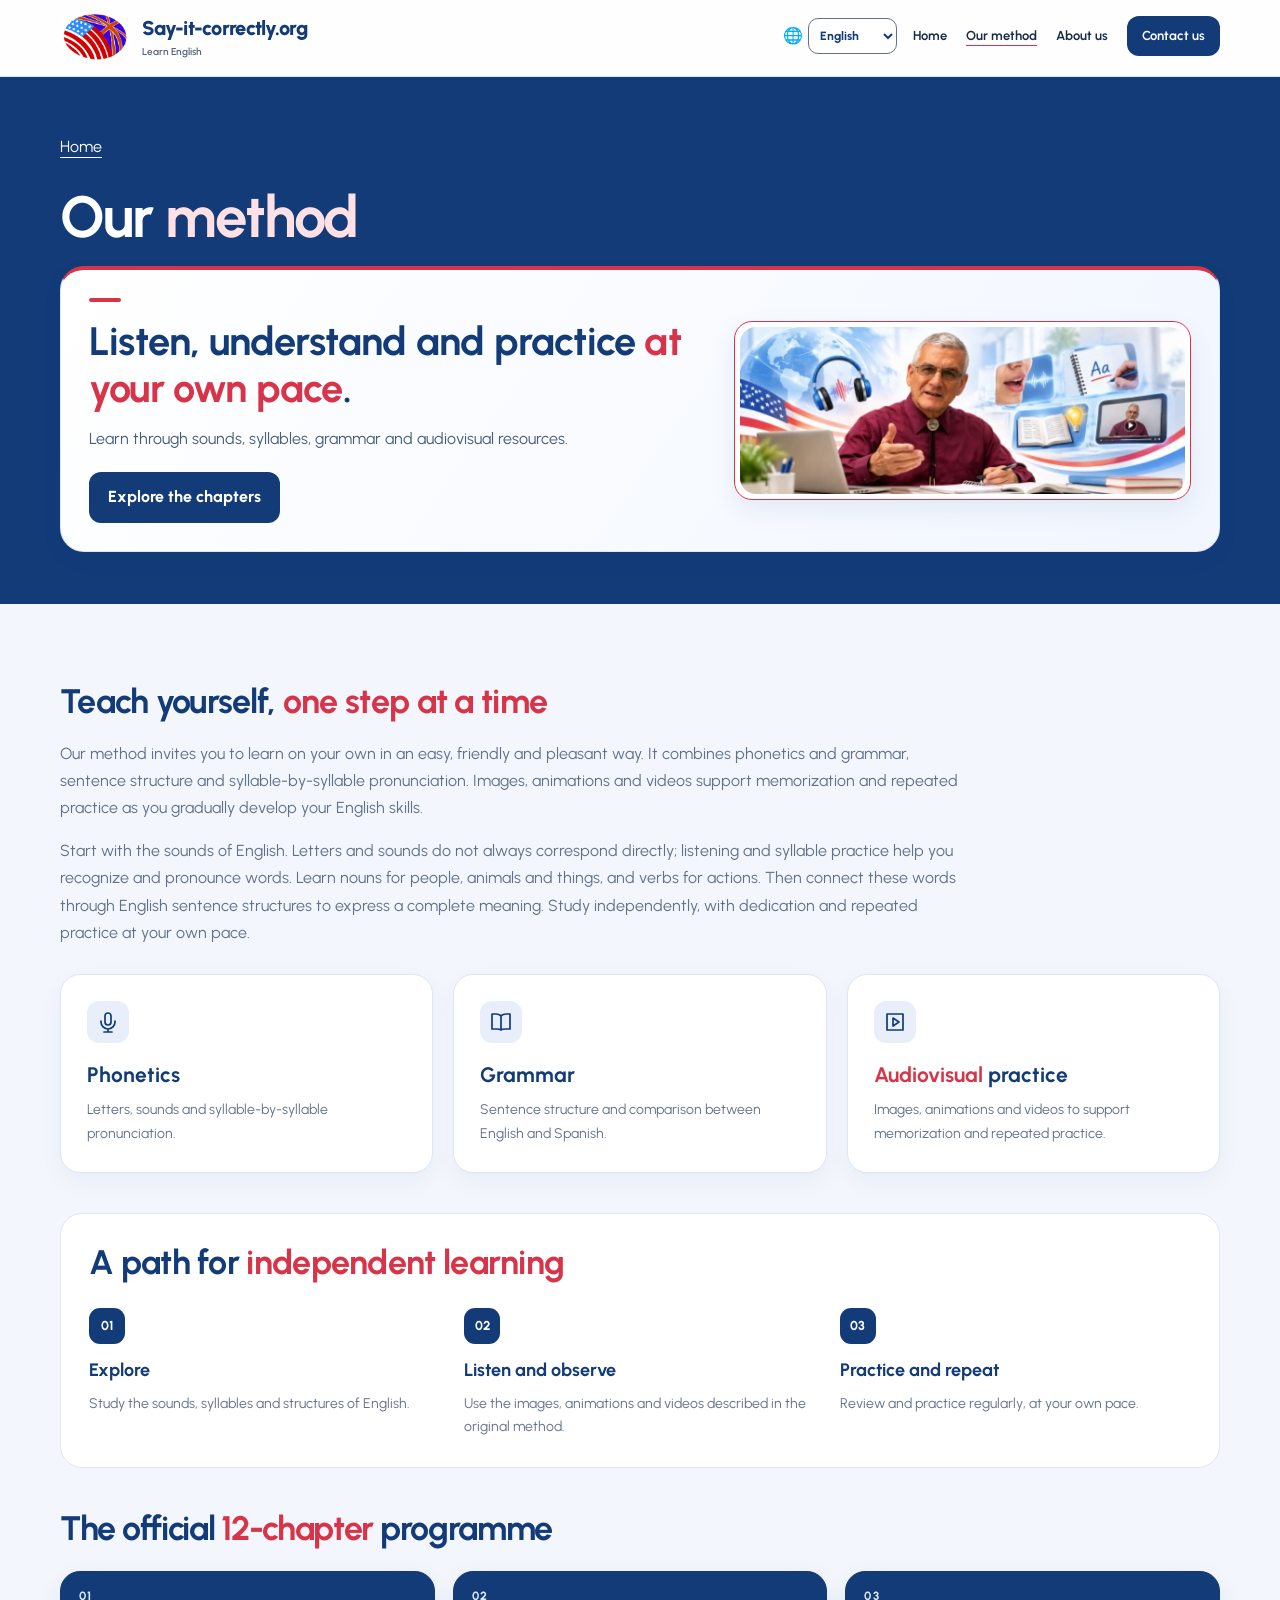
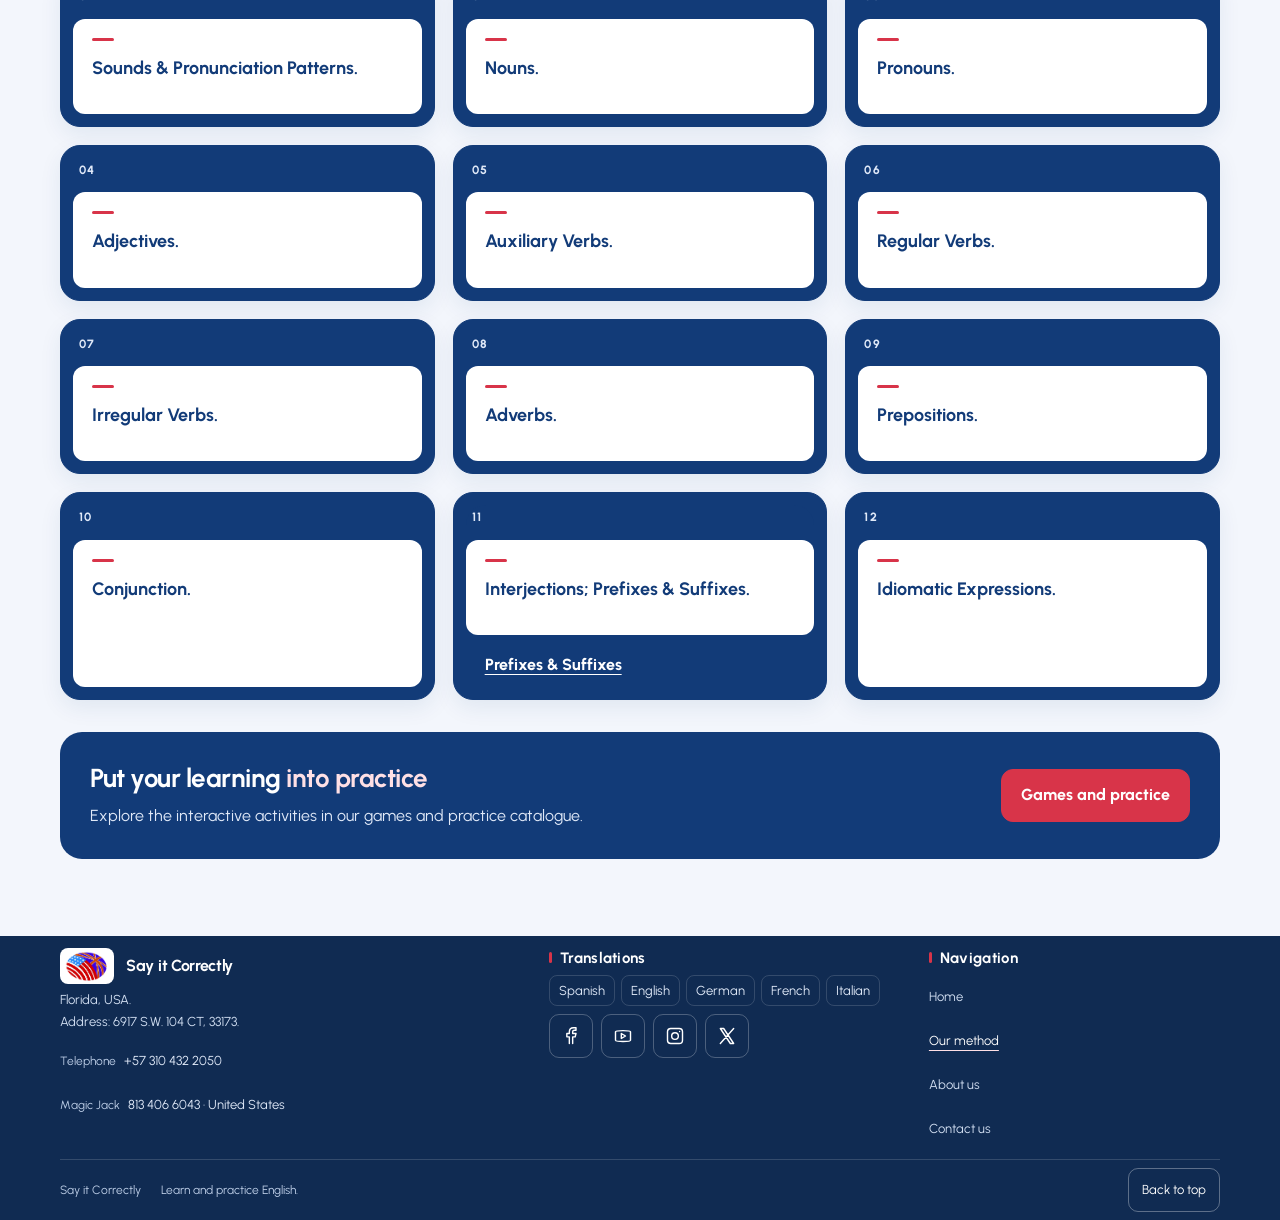
==== method/index.html @ 69e6f80e "Publish verified public Say it Correctly site" ====
<!doctype html><html lang="en"><head><meta charset="utf-8"><meta name="viewport" content="width=device-width, initial-scale=1"><meta name="theme-color" content="#123b78"><title>Say-it-correctly.org</title><link rel="stylesheet" href="../home/css/site.css"><link rel="stylesheet" href="../shared/education.css"><link rel="stylesheet" href="../shared/official.css"><link rel="stylesheet" href="method.css"><link rel="stylesheet" href="../shared/institutional-banners.css"></head><body><header class="header"><nav class="wrap nav" aria-label="Navegación principal"><a class="brand" href="../home/index.html"><img class="official-logo" src="../shared/assets/logo-oficial-say-it-correctly.png" width="217" height="146" alt="Say-it-correctly.org" decoding="async"><span>Say-it-correctly.org<small>Aprende inglés</small></span></a><div class="locale-picker"><label for="home-language">🌐</label><select id="home-language" aria-label="Website language"><option value="en">English</option><option value="zh-CN">简体中文</option><option value="fr">Français</option><option value="pt">Português</option><option value="es">Español</option></select></div><button class="menu" id="menu" aria-expanded="false" aria-controls="links">☰ Menú</button><div class="links" id="links"><a href="../home/index.html">Inicio</a><a href="../method/index.html">Nuestro método</a><a href="../about/index.html">Nosotros</a><a class="btn navbtn" href="../contact/index.html#contact-form">Contáctanos</a></div></nav></header><main class="method-page"><section class="method-cover" data-institutional-banner="method"><div class="wrap"><a class="method-home" data-back-home href="../home/index.html">Inicio</a><h1 data-page-title>Nuestro método</h1><div class="institutional-banner"><div class="institutional-banner-copy"><h2 data-banner-heading>Escucha, comprende y practica a tu ritmo.</h2><p id="method-hero-description" data-banner-copy>Aprende mediante sonidos, sílabas, gramática y recursos audiovisuales.</p><a class="btn primary" data-banner-cta id="method-explore" href="#method-chapters">Explorar los capítulos</a></div><div data-banner-media><picture style="display:contents"><source type="image/webp" style="display:none" srcset="../shared/assets/Sayitcorrectly.org-NuestrosMetodos-480.webp 480w, ../shared/assets/Sayitcorrectly.org-NuestrosMetodos-960.webp 960w, ../shared/assets/Sayitcorrectly.org-NuestrosMetodos-1440.webp 1440w" sizes="(max-width: 700px) calc(100vw - 100px), (max-width: 1000px) 40vw, 460px"><img class="institutional-banner-photo" src="../shared/assets/Sayitcorrectly.org-NuestrosMetodos.png" width="2048" height="768" alt="Composición ilustrativa; no representa instalaciones ni equipo real." decoding="async" fetchpriority="high" style="aspect-ratio:2048/768"></picture></div></div></div></section><section class="section soft" id="official-programme" aria-labelledby="official-philosophy-title"><div class="wrap"><h2 id="official-philosophy-title">Autoaprendizaje, paso a paso</h2><p>Nuestro método invita a aprender por cuenta propia de una forma fácil, amistosa y agradable. Combina fonética, gramática, estructura de las oraciones y pronunciación por sílabas. Las imágenes, animaciones y videos apoyan la memorización y la práctica constante para desarrollar progresivamente las habilidades de inglés.</p><section id="method-chapters" tabindex="-1" aria-labelledby="official-programme-title"><h2 id="official-programme-title">El programa oficial de 13 capítulos</h2></section></div></section></main><footer class="footer"><div class="wrap"><div><strong>Say-it-correctly.org</strong><div class="tiny" style="color:#d2dff2">Aprende y practica inglés.</div></div><div><a href="../home/index.html">Volver al inicio</a> · <a href="https://www.youtube.com/channel/UCiMPTJ-R4Ht3DwohQhuKg0g" target="_blank" rel="noopener noreferrer">YouTube oficial</a></div></div></footer><script src="../shared/js/i18n.js"></script><script src="../home/js/home-texts.js"></script><script src="../shared/official-content.js"></script><script src="../shared/js/routes.js"></script><script src="../home/js/main.js"></script><script src="../shared/platform.js"></script><script src="../shared/js/page-shell.js"></script><script src="method.js"></script><script src="../shared/institutional-banners.js"></script></body></html>
---- home/css/site.css ----
:root{--blue:var(--lxl-blue,#123b78);--red:var(--lxl-red,#D83449);--ink:var(--lxl-ink,#182b46);--muted:var(--lxl-muted,#61718a);--bg:var(--lxl-surface-soft,#f3f6fc);--line:var(--lxl-border,#dfe6f1)}*{box-sizing:border-box}html{scroll-behavior:smooth}body{margin:0;font:16px/1.55 system-ui,-apple-system,Segoe UI,sans-serif;color:var(--ink);background:white}a{color:inherit}button,input,select,textarea{font:inherit}button,a,input,textarea,select{outline-offset:3px}.wrap{width:min(1160px,calc(100% - 36px));margin:auto}.top{background:#eaf0fa;color:#365377;text-align:center;padding:7px;font-size:12px;font-weight:700;letter-spacing:.06em}.header{position:sticky;top:0;background:#fffefef5;backdrop-filter:blur(14px);border-bottom:1px solid var(--line);z-index:20}.nav{display:flex;align-items:center;justify-content:space-between;gap:18px;min-height:76px}.brand{display:flex;align-items:center;gap:10px;text-decoration:none;font-size:20px;font-weight:850;color:var(--blue);letter-spacing:-.7px}.brandmark{width:39px;height:39px;background:var(--blue);border-radius:12px;color:white;display:grid;place-items:center;font-weight:900;font-size:15px}.brand small{display:block;font-size:10px;font-weight:600;color:var(--muted);letter-spacing:0}.links{display:flex;align-items:center;gap:19px}.links a{text-decoration:none;font-size:13px;font-weight:650}.links a:hover{color:var(--red)}.btn{display:inline-flex;justify-content:center;align-items:center;gap:8px;border:0;border-radius:12px;padding:13px 19px;font-weight:750;text-decoration:none;cursor:pointer;transition:transform .15s}.btn:hover{transform:translateY(-2px)}.primary{background:var(--red);color:#fff}.secondary{background:#fff;color:var(--blue);border:1px solid #c9d5e7}.navbtn{background:var(--blue);color:white;font-size:13px;padding:10px 15px}.menu{display:none;background:transparent;border:1px solid var(--line);border-radius:10px;padding:8px 12px}.hero{background:linear-gradient(130deg,#f2f6fd 0%,#fff 65%,#fff1f3 100%);padding:85px 0 90px}.hero-grid{display:grid;grid-template-columns:1.08fr .92fr;gap:55px;align-items:center}.eyebrow{display:inline-block;color:var(--blue);background:#e1eafa;padding:7px 12px;border-radius:100px;font-size:12px;font-weight:800}.hero h1{font-size:clamp(39px,5vw,65px);line-height:1.1;letter-spacing:-2.4px;margin:20px 0}.hero h1 span{color:var(--red)}.hero p{font-size:18px;color:var(--muted);max-width:550px}.actions{display:flex;gap:12px;flex-wrap:wrap;margin:27px 0}.tiny{color:var(--muted);font-size:13px}.illustration{position:relative;min-height:385px;background:linear-gradient(150deg,#123b78,#245eaa);border-radius:30px;padding:30px;box-shadow:0 28px 60px #123b782c;color:#fff;overflow:hidden}.illustration:after{content:'';position:absolute;width:240px;height:240px;border:45px solid #ffffff14;border-radius:50%;right:-120px;bottom:-120px}.illustration h2{font-size:27px;margin:4px 0 20px}.word{background:#fff;color:var(--ink);padding:21px;border-radius:18px;margin:15px 0;box-shadow:0 8px 20px #071a3526}.word b{font-size:24px;color:var(--blue)}.word small{display:block;color:var(--muted)}.pill{display:inline-block;background:#fce5e9;color:#a91f34;padding:5px 10px;border-radius:50px;font-size:12px;font-weight:800}.float{position:absolute;right:22px;bottom:35px;background:#fff;color:var(--blue);border-radius:16px;padding:15px 20px;font-weight:800;box-shadow:0 10px 30px #001e4e40}.section{padding:77px 0}.soft{background:var(--bg)}.section-head{display:flex;justify-content:space-between;gap:20px;align-items:end;margin-bottom:28px}.section h2{font-size:clamp(29px,3.5vw,41px);line-height:1.2;letter-spacing:-1.3px;margin:10px 0}.section p{color:var(--muted)}.kicker{color:var(--red);font-size:12px;letter-spacing:.12em;font-weight:850;text-transform:uppercase}.grid{display:grid;grid-template-columns:repeat(3,1fr);gap:17px}.card{background:#fff;border:1px solid var(--line);border-radius:18px;padding:23px;box-shadow:0 8px 25px #123b7808}.card h3{margin:12px 0 5px;font-size:20px}.card p{font-size:14px;margin:5px 0 18px}.icon{display:grid;place-items:center;background:#e8effa;color:var(--blue);font-size:24px;width:49px;height:49px;border-radius:13px}.card a{color:var(--blue);font-weight:800;text-decoration:none}.levels{display:grid;grid-template-columns:repeat(6,1fr);gap:12px}.level{background:#fff;border:1px solid var(--line);border-radius:15px;padding:22px 12px;text-align:center;text-decoration:none;transition:.2s}.level:hover{border-color:var(--blue);transform:translateY(-3px)}.level strong{display:block;font-size:31px;color:var(--blue)}.level span{font-size:12px;color:var(--muted)}.demo{display:grid;grid-template-columns:1fr 1fr;gap:25px}.panel{border:1px solid var(--line);border-radius:20px;padding:27px;background:white}.panel h3{margin:0 0 12px}.phrase{font-size:34px;font-weight:850;color:var(--blue);margin:15px 0 3px}.choices{display:grid;gap:10px}.choice{border:1px solid #cdd8e9;border-radius:10px;background:white;padding:12px;text-align:left;cursor:pointer}.choice:hover,.choice.selected{border-color:var(--blue);background:#edf3fd}.feedback{min-height:24px;font-size:14px;font-weight:700;margin-top:12px}.search{width:min(420px,100%);padding:12px 15px;border:1px solid #cbd6e5;border-radius:12px}.topics{display:flex;flex-wrap:wrap;gap:9px;margin:15px 0 24px}.chip{border:1px solid #ccd8e9;background:white;border-radius:100px;padding:9px 14px;cursor:pointer}.chip.active{background:var(--blue);color:#fff}.flash{cursor:pointer;min-height:155px}.flash strong{font-size:23px;color:var(--blue)}.banner{background:var(--blue);color:white;border-radius:23px;padding:40px;display:flex;justify-content:space-between;align-items:center;gap:30px}.banner p{color:#e0e9f8}.form{display:grid;gap:12px}.form input,.form select,.form textarea{width:100%;padding:13px;border:1px solid #cbd6e5;border-radius:10px;background:white}.form label{font-size:13px;font-weight:750}.form .btn{justify-self:start}.note{font-size:12px;color:#76521d;background:#fff6df;padding:12px;border-radius:9px}.footer{background:#102b52;color:white;padding:36px 0}.footer a{color:white}.footer .wrap{display:flex;justify-content:space-between;gap:20px;flex-wrap:wrap}.hidden{display:none!important}@media(max-width:900px){.links{display:none;position:absolute;top:100%;left:0;right:0;background:white;box-shadow:0 15px 30px #123b7818;padding:20px;flex-direction:column;align-items:stretch}.links.open{display:flex}.menu{display:block}.hero-grid{grid-template-columns:1fr}.illustration{max-width:560px;width:100%;margin:auto}.levels{grid-template-columns:repeat(3,1fr)}.grid{grid-template-columns:repeat(2,1fr)}}@media(max-width:600px){.brand{font-size:17px}.hero{padding:45px 0}.hero h1{letter-spacing:-1.5px}.illustration{min-height:330px}.grid,.demo{grid-template-columns:1fr}.levels{grid-template-columns:repeat(2,1fr)}.section{padding:52px 0}.section-head{display:block}.banner{display:block;padding:26px}.float{bottom:14px;right:12px}.actions .btn{width:100%}}@media(prefers-reduced-motion:reduce){html{scroll-behavior:auto}*{transition:none!important}}

.locale-picker{display:flex;align-items:center;gap:5px;margin-left:auto}.locale-picker select{padding:9px 7px;background:white;color:var(--blue);border:1px solid #bed0e6;border-radius:10px;max-width:130px;font-size:12px;font-weight:750}
#assessment-note{color:#dbe7fa!important}#assessment-title{margin-top:0}#diagnostico .banner{background:#123b78}
@media(max-width:600px){.nav{gap:7px;min-height:65px}.brand{font-size:14px}.brand small{font-size:8px}.brandmark{width:32px;height:32px;flex-shrink:0}.locale-picker select{max-width:102px;padding:7px 3px;font-size:11px}.menu{font-size:12px;padding:7px}.navbtn{padding:9px}.actions #body-link{width:100%}}
@media(max-width:350px){.brand small{display:none}.brand{font-size:12px}}

#knowledge-test{margin-top:20px}#knowledge-test fieldset{border:1px solid #cbd6e5;border-radius:14px;margin:16px 0;padding:18px;min-width:0}#knowledge-test legend{font-weight:800;color:#123b78}.quiz-option{display:flex;align-items:center;gap:10px;min-height:48px;cursor:pointer}.quiz-option input{width:20px;height:20px}.btn:disabled{opacity:.6;cursor:default}.hero h1{overflow-wrap:anywhere}.nav{flex-wrap:wrap}a[hidden]{display:none!important}
---- shared/education.css ----
@font-face{font-family:Urbanist;src:url("assets/fonts/Urbanist-VariableFont_wght.ttf") format("truetype");font-style:normal;font-weight:100 900;font-display:swap}
@font-face{font-family:Urbanist;src:url("assets/fonts/Urbanist-Italic-VariableFont_wght.ttf") format("truetype");font-style:italic;font-weight:100 900;font-display:swap}
:root{--learning-font:Urbanist,system-ui,-apple-system,"Segoe UI","Microsoft YaHei","PingFang SC","Noto Sans CJK SC",sans-serif;--learning-blue:var(--lxl-blue,#123b78);--learning-red:var(--lxl-red,#D83449)}body{font-family:var(--learning-font)}[lang="en"],.choose-word,.phrase{font-variant-ligatures:none}button{min-height:44px}.btn{white-space:normal}img{max-width:100%}:lang(zh-CN){font-family:var(--learning-font)}

/* Reusable visual foundations. Keep type scales and component geometry local. */
:root{
 --lxl-blue:#123b78;--lxl-blue-hover:#0e3063;--lxl-red:#D83449;--lxl-red-hover:#bb2338;
 --lxl-white:#fff;--lxl-surface:#fff;--lxl-surface-soft:#f3f6fc;--lxl-surface-selected:#edf3fd;
 --lxl-ink:#182b46;--lxl-muted:#61718a;--lxl-border:#dfe6f1;--lxl-control-border:#61718a;
 --lxl-disabled-bg:#e0e7f1;--lxl-disabled-ink:#465d7a;
 --lxl-radius-control:12px;--lxl-radius-card:20px;--lxl-radius-panel:22px;--lxl-radius-pill:100px;
 --lxl-shadow-card:0 8px 22px #123b7814;--lxl-shadow-hover:0 14px 28px #123b7826;
 --lxl-space-1:4px;--lxl-space-2:8px;--lxl-space-3:12px;--lxl-space-4:16px;--lxl-space-5:20px;--lxl-space-6:24px;
 --lxl-focus:var(--lxl-blue);--lxl-focus-width:3px;--lxl-focus-offset:4px;
 --lxl-font:var(--learning-font);--lxl-weight-semibold:650;--lxl-weight-bold:750;--lxl-weight-heavy:850;
}
---- shared/official.css ----
/* Scoped additions only; approved exercise/modal/card styles are unchanged. */
.platform-navigation{display:flex;flex-wrap:wrap;gap:8px 16px;padding:16px 0;font-size:14px;line-height:1.5}
.platform-navigation a{display:inline-flex;align-items:center;min-height:44px;padding:6px 8px;overflow-wrap:anywhere;text-underline-offset:4px}
.footer>.platform-navigation{justify-content:center;margin:0 auto;max-width:1160px;padding:12px 16px 0}
#official-programme{scroll-margin-top:90px}
#official-programme h3{font-size:24px;line-height:1.35;margin-top:28px}
.official-chapters{display:grid;grid-template-columns:repeat(2,minmax(0,1fr));gap:12px;margin:20px 0;padding:0;list-style:none;counter-reset:chapter}
.official-chapters li{counter-increment:chapter;position:relative;border:1px solid #dfe6f1;background:#fff;border-radius:14px;padding:16px 16px 16px 50px;min-width:0}
.official-chapters li::before{content:counter(chapter);position:absolute;left:16px;top:18px;font-weight:800;color:#d83449}
.official-chapters a{display:flex;align-items:center;min-height:44px;color:#123b78;font-weight:750;line-height:1.4;overflow-wrap:anywhere}
.official-chapters small{display:block;color:#61718a;margin-top:5px;font-size:12px}
.official-practice{padding:20px;border-radius:18px;background:#eaf1fb;scroll-margin-top:90px}
.official-actions{display:flex;flex-wrap:wrap;gap:12px}
.official-actions a{display:inline-flex;align-items:center;min-height:44px;color:#123b78;font-weight:700}
.official-logo{display:block;object-fit:contain;width:72px;height:auto;max-width:72px;flex-shrink:0;aspect-ratio:217/146}
@media(max-width:900px){.official-logo{width:60px;max-width:60px}}
@media(max-width:600px){.official-logo{width:50px;max-width:50px}}
@media(max-width:350px){.official-logo{width:44px;max-width:44px}}
@media(max-width:600px){.official-chapters{grid-template-columns:minmax(0,1fr)}.platform-navigation{gap:4px 10px}.official-practice{padding:16px}.official-actions{flex-direction:column;gap:4px}}

/* Multipage shell additions; activity geometry/modal styles are untouched. */
#contact-form{scroll-margin-top:14rem;outline-offset:5px}
#contact-form:focus-visible{outline:3px solid #d83449}
.header .navbtn:focus-visible,.hero .illustration>a.float:focus-visible{outline:3px solid #d83449;outline-offset:4px}
.hero .illustration>a.float{text-decoration:none;min-height:44px;display:inline-flex;align-items:center;max-width:calc(100% - 24px);overflow-wrap:anywhere}
.header .links{min-width:0;flex-wrap:wrap}.header .links a{overflow-wrap:anywhere}
.body-site-menu .navbtn{background:#123b78;color:#fff;border-radius:10px}
.footer.site-footer{background:#102b52;color:#e0e9f8;text-align:left;font:14px/1.5 var(--learning-font);padding:16px 0 10px}
.site-footer .site-footer-wrap{width:min(1160px,calc(100% - 36px));margin:auto}
.site-footer .site-footer-grid{display:grid;grid-template-columns:minmax(0,1.3fr) minmax(0,1fr) minmax(0,.8fr);gap:16px 24px;padding-bottom:10px;align-items:start}
.site-footer .site-footer-identity,.site-footer .site-footer-translations,.site-footer .site-footer-navigation{min-width:0}
.site-footer .site-footer-brand{display:flex;align-items:center;gap:12px;text-decoration:none;color:#fff;overflow-wrap:anywhere}
.site-footer .site-footer-brand strong{font-size:16px;letter-spacing:-.3px}
.site-footer .site-footer-logo{display:block;object-fit:contain;flex:none;width:54px;height:auto;aspect-ratio:217/146;border-radius:8px;background:#fff;padding:3px}
.site-footer .site-footer-location{font-size:13px;margin:6px 0 2px;color:#d2dff2}
.site-footer .site-footer-address{font-style:normal;font-size:13px;line-height:1.6;color:#d2dff2;overflow-wrap:anywhere}
.site-footer .site-footer-contacts{margin:6px 0 0}.site-footer .site-footer-contact-row{display:flex;align-items:center;flex-wrap:wrap;gap:0 8px}
.site-footer .site-footer-contacts dt{font-size:12px;color:#bdcee7}.site-footer .site-footer-contacts dd{margin:0;font-size:13px;min-width:0}
.site-footer .site-footer-contacts a{display:inline-flex;align-items:center;min-height:44px;color:#e0e9f8;text-decoration:none}
.site-footer .site-footer-demo{display:block;margin-top:6px;color:#bdcee7;font-size:11px}
.site-footer .site-footer-translations h2,.site-footer .site-footer-navigation h2{font-size:15px;line-height:1.4;margin:0 0 6px;color:#fff;letter-spacing:.02em}
.site-footer .site-footer-translations h2::before,.site-footer .site-footer-navigation h2::before{content:'';display:inline-block;width:3px;height:11px;background:#D83449;border-radius:3px;margin-right:8px}
.site-footer .site-footer-languages{display:flex;flex-wrap:wrap;gap:6px;list-style:none;padding:0;margin:0}
.site-footer .site-footer-languages li{font-size:13px;color:#e0e9f8;border:1px solid #ffffff26;border-radius:8px;padding:5px 9px;overflow-wrap:anywhere;max-width:100%}
.site-footer .site-footer-socials{display:flex;flex-wrap:wrap;gap:8px;list-style:none;margin:8px 0 0;padding:0}
.site-footer .site-footer-socials a{display:grid;place-items:center;min-width:44px;min-height:44px;border:1px solid #ffffff40;border-radius:10px;color:#fff}
.site-footer .site-footer-socials a:hover{background:#ffffff12}
.site-footer .site-footer-social-icon,.site-footer .site-footer-social-icon svg{display:block;width:20px;height:20px}
.site-footer .site-footer-navigation ul{list-style:none;margin:0;padding:0}
.site-footer .site-footer-navigation a{display:inline-flex;align-items:center;min-height:36px;padding:3px 0;color:#d2dff2;text-decoration:none;overflow-wrap:anywhere}
.site-footer a:hover{color:#fff;text-decoration:underline;text-underline-offset:4px}
.site-footer a[aria-current="page"]{color:#fff;text-decoration:underline;text-underline-offset:5px;text-decoration-color:#D83449}
.site-footer .site-footer-bottom{border-top:1px solid #ffffff26;display:flex;align-items:center;gap:8px 20px;flex-wrap:wrap;padding-top:8px;color:#bdcee7}
.site-footer .site-footer-bottom small{font-size:12px}
.site-footer .site-footer-top{margin-left:auto;min-height:44px;background:transparent;color:#fff;border:1px solid #ffffff52;border-radius:10px;padding:8px 13px;font:inherit;cursor:pointer}
.site-footer .site-footer-top:hover{background:#ffffff12}
.site-footer a:focus-visible,.site-footer button:focus-visible{outline:3px solid #ee7484;outline-offset:4px}
.site-footer :is(a,p,small,strong,button,dd,dt){overflow-wrap:anywhere}
@media(max-width:900px){.site-footer .site-footer-grid{grid-template-columns:repeat(2,minmax(0,1fr));gap:14px}.site-footer .site-footer-navigation{grid-column:1/-1}.site-footer .site-footer-navigation ul{display:grid;grid-template-columns:repeat(4,minmax(0,1fr));gap:8px 16px}}
@media(max-width:600px){.footer.site-footer{padding-top:16px}.site-footer .site-footer-grid{grid-template-columns:minmax(0,1fr);gap:14px}.site-footer .site-footer-navigation{grid-column:auto}.site-footer .site-footer-navigation ul{grid-template-columns:repeat(2,minmax(0,1fr))}.site-footer .site-footer-bottom{gap:8px 14px}}
@media(max-width:350px){.site-footer .site-footer-navigation ul{grid-template-columns:minmax(0,1fr)}.site-footer .site-footer-top{margin-left:0}}
#games-hub .game-activity-card{display:flex;flex-direction:column;max-width:520px;margin:24px 0;min-width:0;padding:12px;background:linear-gradient(150deg,#123b78,#245eaa);border:1px solid #123b78;border-radius:22px;box-shadow:0 8px 22px #123b7814;text-decoration:none;transition:transform .18s ease,box-shadow .18s ease}
#games-hub .game-activity-icon{display:grid;place-items:center;width:36px;height:36px;margin:2px 5px 12px;color:white;border-radius:11px;background:#ffffff17}
#games-hub .game-activity-icon svg{width:23px;height:23px;fill:none;stroke:currentColor;stroke-width:1.7;stroke-linecap:round;stroke-linejoin:round}
#games-hub .game-activity-surface{min-width:0;background:#fff;border-radius:14px;padding:18px 19px 20px;overflow-wrap:anywhere}
#games-hub .game-activity-surface::before{content:'';display:block;width:22px;height:3px;background:#d83449;margin-bottom:12px;border-radius:3px}
#games-hub .game-activity-card h3{font-size:20px;line-height:1.3;margin:0 0 8px;color:#123b78}
#games-hub .game-activity-card p{font-size:14px;line-height:1.55;margin:0;color:#52647e}
#games-hub .game-activity-card:hover{transform:translateY(-3px);box-shadow:0 14px 28px #123b7826}
#games-hub .game-activity-card:focus-visible{outline:3px solid #d83449;outline-offset:5px}
@media(prefers-reduced-motion:reduce){#games-hub .game-activity-card{transition:none}#games-hub .game-activity-card:hover{transform:none}}
.page-heading{padding-top:28px}.page-heading h1{color:#123b78;font-size:clamp(28px,4vw,44px);line-height:1.2;overflow-wrap:anywhere}.page-heading a{display:inline-flex;align-items:center;min-height:44px}.resource-card{display:flex;align-items:center;min-height:100px;color:#123b78;font-size:20px;font-weight:750;text-decoration:none}.resource-card:hover{border-color:#123b78}
.body-site-menu summary::after{content:'▾';margin-left:8px}
.links a[aria-current="page"],.platform-navigation a[aria-current="page"]{text-decoration:underline;text-decoration-thickness:3px;text-underline-offset:6px}
.body-site-menu{position:relative;color:#123b78;font-size:13px}.body-site-menu summary{cursor:pointer;min-height:44px;display:flex;align-items:center;padding:8px 12px;border:1px solid #bfcfe3;border-radius:10px}.body-site-menu nav{position:absolute;right:0;top:100%;background:white;border:1px solid #bfcfe3;border-radius:12px;box-shadow:0 10px 30px #123b7826;z-index:45;padding:8px;min-width:190px;max-height:60dvh;overflow-y:auto}.body-site-menu nav a{display:flex;align-items:center;min-height:44px;padding:8px;text-decoration:none}.body-site-menu a[aria-current="page"]{font-weight:850;background:#eaf1fb}
@media(max-width:600px){.page-heading{padding-top:16px}.resource-card{font-size:18px;min-height:80px}}

.header .links a[aria-current="page"]{text-decoration:underline;text-decoration-color:#D83449;text-underline-offset:5px}

/* Shared heading accent; translated copy and heading levels remain unchanged. */
:root{--contrast-blue:#123b78;--contrast-red:#D83449;--contrast-red-small:#c52c40;--contrast-on-dark:#fff;--contrast-red-on-dark:#ffe0e5;--heading-color:var(--contrast-blue);--accent-color:var(--contrast-red)}
:is(.method-cover,.about-cover,.games-hero,.banner,.method-practice,.about-close,.intro,.illustration,.site-footer){--heading-color:var(--contrast-on-dark);--accent-color:var(--contrast-red-on-dark)}
:is(.institutional-banner,.method-chapter-surface,.house-surface,.game-activity-surface,.word){--heading-color:var(--contrast-blue);--accent-color:var(--contrast-red)}
.title-harmony{color:var(--heading-color)}
.title-accent{color:var(--accent-color);white-space:normal}
.kicker{color:var(--contrast-red-small)}
.games-page #house-heading>span:first-child{color:var(--contrast-red-small)}
body .header .brand small{color:#52647e}
body :is(a,button,input,select,textarea,summary):focus-visible{outline:var(--lxl-focus-width) solid var(--lxl-focus);outline-offset:var(--lxl-focus-offset)}

:is(.method-practice,.about-close,.banner,.illustration) .btn.primary,.hero .illustration>a.float{border:1px solid var(--lxl-red)}
.site-footer a[aria-current="page"]{text-decoration-color:var(--contrast-red-on-dark)}
.header .links .navbtn[aria-current="page"]{text-decoration-color:var(--contrast-red-on-dark)}
.site-footer :is(.site-footer-translations,.site-footer-navigation) h2::before{background:var(--contrast-red-on-dark)}
.btn:disabled{opacity:1;background:#e0e7f1;color:#465d7a;cursor:default}
.locale-picker select,#question-form :is(input,select,textarea),#search{border-color:#61718a}
.hero .illustration{padding-bottom:110px}
.hero .illustration>a.float{background:#D83449;color:#fff;bottom:24px;z-index:1;text-align:center}
.hero .illustration>a.float:hover{background:#bb2338;box-shadow:0 12px 28px #001e4e50}
.hero .illustration>a.float:focus-visible{outline:3px solid #fff;outline-offset:4px}
@media(max-width:700px){.hero .illustration{padding-bottom:24px}.hero .illustration>a.float{position:relative;right:auto;bottom:auto;display:flex;width:fit-content;margin:22px 0 0 auto;max-width:100%}}

/* Global responsive shell: shared by all eleven pages. */
body .site-footer .site-footer-translations h2::before,body .site-footer .site-footer-navigation h2::before{background:#D83449!important}
.header:has(>.nav){padding:12px 0 16px}
.header>.nav{min-height:0;min-width:0;gap:10px 16px}
.header .brand{min-width:0}
.header .brand>span{min-width:0;overflow-wrap:anywhere}
.header #menu{min-height:44px;margin:0;font-size:13px}
body .footer.site-footer{padding:12px 0 8px;text-align:left;font-size:13px;line-height:1.5}
body .footer.site-footer .site-footer-grid{gap:8px 16px;padding-bottom:8px}
body .footer.site-footer .site-footer-demo{font-size:12px;line-height:1.5}
body .footer.site-footer .site-footer-navigation a{min-height:44px}
@media(max-width:900px){
 .header>.nav{display:grid;grid-template-columns:minmax(0,1fr) auto;gap:10px 12px}
 .header>.nav>.brand{grid-column:1;grid-row:1}
 .header>.nav>.locale-picker{grid-column:2;grid-row:1;justify-self:end;margin:0;min-width:0}
 .header>.nav>#menu{grid-column:1/-1;grid-row:2;justify-self:start;padding:8px 12px}
 .header>.nav>#links{position:absolute;left:0;top:100%;right:auto;width:min(280px,calc(100vw - 16px));min-width:0;max-width:calc(100vw - 16px);max-height:60dvh;overflow:auto;overscroll-behavior:contain;z-index:60;gap:4px;padding:8px;border:1px solid #bfcfe3;border-radius:12px;box-shadow:0 10px 26px #123b7826}
 .header>.nav>#links a{display:flex;align-items:center;min-height:44px;padding:8px;white-space:normal;overflow-wrap:anywhere}
}
@media(max-width:600px){
 body .footer.site-footer{padding-top:16px}
 body .footer.site-footer .site-footer-grid{grid-template-columns:repeat(2,minmax(0,1fr));gap:12px}
 body .footer.site-footer .site-footer-identity{grid-column:1/-1}
 body .footer.site-footer .site-footer-contacts{display:grid;grid-template-columns:repeat(2,minmax(0,1fr));gap:8px}
 body .footer.site-footer .site-footer-contact-row{display:block;min-width:0}
 body .footer.site-footer .site-footer-navigation{grid-column:auto}
 body .footer.site-footer .site-footer-navigation ul{grid-template-columns:minmax(0,1fr);gap:0}
 body .footer.site-footer .site-footer-languages{gap:6px}
 body .footer.site-footer .site-footer-languages li{padding:4px 6px}
 body .footer.site-footer .site-footer-socials{gap:6px}
 body .footer.site-footer .site-footer-bottom{gap:8px 12px}
 body .footer.site-footer .site-footer-top{margin-left:auto}
}
@media(min-width:430px) and (max-width:600px){body .footer.site-footer .site-footer-navigation ul{grid-template-columns:repeat(2,minmax(0,1fr));gap:0 8px}}

/* Explicit component variants; no activity hit areas, card geometry or type scales. */
:is(.method-cover,.about-cover,.games-hero,.banner,.method-practice,.about-close,.intro,.illustration,.site-footer){--lxl-focus:var(--lxl-white)}
:is(.institutional-banner,.method-chapter-surface,.house-surface,.resource-surface,.word,.dialog){--lxl-focus:var(--lxl-blue)}
body .btn{border-radius:var(--lxl-radius-control);text-decoration:none}
body :is(.btn.primary,.btn-red){--lxl-button-hover:var(--lxl-red-hover);--lxl-button-hover-ink:var(--lxl-white);background:var(--lxl-red);color:var(--lxl-white);border-color:var(--lxl-red)}
body :is(.btn.navbtn,.btn-blue){--lxl-button-hover:var(--lxl-blue-hover);--lxl-button-hover-ink:var(--lxl-white);background:var(--lxl-blue);color:var(--lxl-white);border-color:var(--lxl-blue)}
body :is(.btn.secondary,.btn-white){--lxl-button-hover:var(--lxl-surface-selected);--lxl-button-hover-ink:var(--lxl-blue);--lxl-button-hover-border:var(--lxl-blue);background:var(--lxl-surface);color:var(--lxl-blue);border-color:var(--lxl-control-border)}
body .btn.outline{--lxl-button-hover:var(--lxl-surface-selected);--lxl-button-hover-ink:var(--lxl-blue);--lxl-button-hover-border:var(--lxl-blue);background:transparent;color:var(--lxl-blue);border:1px solid var(--lxl-blue)}
body :is(.banner,.method-practice,.about-close,.intro) .btn.outline{color:var(--lxl-white);border-color:var(--lxl-white)}
body .btn:hover:not(:disabled):not([aria-disabled="true"]){background:var(--lxl-button-hover);color:var(--lxl-button-hover-ink);border-color:var(--lxl-button-hover-border,var(--lxl-button-hover))}
body .btn:active:not(:disabled):not([aria-disabled="true"]){transform:translateY(0);box-shadow:inset 0 2px 4px #071a3526}
body .btn:is(:disabled,[aria-disabled="true"]){opacity:1;background:var(--lxl-disabled-bg);color:var(--lxl-disabled-ink);border-color:var(--lxl-border);cursor:default;transform:none;box-shadow:none}
body :is(.btn,.menu,.site-footer-top,.body-site-menu summary,.locale-picker select,.choice,.chip,.lxl-link):focus-visible{outline:var(--lxl-focus-width) solid var(--lxl-focus);outline-offset:var(--lxl-focus-offset)}
body .header :is(.brand,.navbtn,.menu,.locale-picker select,.body-site-menu summary):focus-visible{outline:var(--lxl-focus-width) solid var(--lxl-blue);outline-offset:var(--lxl-focus-offset)}
body .footer.site-footer :is(a,button):focus-visible{outline:var(--lxl-focus-width) solid var(--lxl-white);outline-offset:var(--lxl-focus-offset)}
body :is(.menu,.body-site-menu summary){border-color:var(--lxl-control-border)}
body :is(.menu,.site-footer-top,.body-site-menu summary):hover{background:var(--lxl-surface-selected);color:var(--lxl-blue)}
body :is(.menu,.site-footer-top,.body-site-menu summary):active{box-shadow:inset 0 2px 4px #071a3526}
body :is(.choice,.chip){border-color:var(--lxl-control-border)}
body .choice:is(:hover,.selected){background:var(--lxl-surface-selected);border-color:var(--lxl-blue)}
body .chip:is(.active,[aria-pressed="true"]){background:var(--lxl-blue);color:var(--lxl-white);border-color:var(--lxl-blue)}
body .chip:hover:not(.active):not([aria-pressed="true"]){background:var(--lxl-surface-selected);border-color:var(--lxl-blue)}
body :is(.choice,.chip):disabled{background:var(--lxl-disabled-bg);color:var(--lxl-disabled-ink);border-color:var(--lxl-border);cursor:default}
.lxl-link{color:var(--lxl-blue);text-underline-offset:4px;text-decoration:underline}
.lxl-link:hover{color:var(--lxl-blue-hover);text-decoration-thickness:2px}
.lxl-link:active{opacity:.85}
---- method/method.css ----
/* Method only: the same colors, surfaces and spacing used by Home and About. */
.method-page .method-cover{background:var(--blue);color:#fff;padding:48px 0 52px}
.method-page .method-cover .method-home{display:inline-flex;align-items:center;min-height:44px;color:#fff;text-underline-offset:5px}
.method-page .method-cover h1{font-size:clamp(36px,5vw,58px);line-height:1.12;letter-spacing:-1.4px;margin:16px 0}
.method-page .method-cover p{max-width:720px;font-size:18px;color:#e0e9f8;margin:0 0 24px}
.method-page .method-intro{max-width:900px;margin-bottom:28px}
.method-page .method-intro h2,.method-page .method-process h2{font-size:clamp(26px,3vw,34px);line-height:1.25;color:var(--blue);letter-spacing:-.7px;margin:0 0 16px}
.method-page .method-intro p{line-height:1.7;margin:0 0 16px}
.method-page .method-pillars{display:grid;grid-template-columns:repeat(3,minmax(0,1fr));gap:20px}
.method-page .method-pillar{min-width:0;border-radius:var(--lxl-radius-card);padding:26px;box-shadow:0 8px 22px #123b780d;overflow-wrap:anywhere}
.method-page .method-icon{display:grid;place-items:center;width:42px;height:42px;border-radius:12px;background:#e8effa;color:var(--blue);margin-bottom:18px}
.method-page .method-icon svg{width:24px;height:24px;fill:none;stroke:currentColor;stroke-width:1.7;stroke-linecap:round;stroke-linejoin:round}
.method-page #official-programme .method-pillar h3{color:var(--blue);font-size:21px;line-height:1.3;margin:0 0 10px}
.method-page .method-pillar p{line-height:1.7;margin:0;font-size:14px}
.method-page .method-process{margin-top:40px;padding:28px;background:#fff;border:1px solid var(--line);border-radius:22px}
.method-page .method-steps{list-style:none;display:grid;grid-template-columns:repeat(3,minmax(0,1fr));gap:24px;margin:24px 0 0;padding:0}
.method-page .method-steps li{min-width:0;overflow-wrap:anywhere}
.method-page .method-step-number{display:grid;place-items:center;width:36px;height:36px;background:var(--blue);border-radius:11px;color:white;font-size:13px;font-weight:750;margin-bottom:14px}
.method-page #official-programme .method-steps h3{font-size:18px;color:var(--blue);margin:0 0 8px;line-height:1.4}
.method-page .method-steps p{font-size:14px;line-height:1.7;margin:0}
.method-page #method-chapters{scroll-margin-top:14rem;margin-top:40px}
.method-page #official-programme-title{font-size:clamp(26px,3vw,34px);line-height:1.25;margin:0 0 12px;color:var(--blue)}
.method-page .method-catalog{grid-template-columns:repeat(3,minmax(0,1fr));gap:18px}
.method-page .method-catalog li{display:flex;padding:0;background:transparent;border:0;border-radius:0;min-width:0}
.method-page .method-catalog li::before{content:none}
.method-page .method-catalog li.method-chapter-group{flex-direction:column;gap:var(--lxl-space-2);padding:var(--lxl-space-3);background:var(--lxl-blue);border:1px solid var(--lxl-blue);border-radius:var(--lxl-radius-card);box-shadow:var(--lxl-shadow-card);--lxl-focus:var(--lxl-white)}
.method-page .method-chapter-group .method-chapter{flex:1;padding:0;border:0;box-shadow:none;transform:none}
.method-page .method-catalog .method-chapter-extra{color:var(--lxl-white);min-height:44px;padding:6px 19px;border-radius:var(--lxl-radius-control);text-decoration:underline;text-underline-offset:4px}
.method-page .method-chapter-extra:hover{background:#ffffff17;text-decoration-thickness:2px}
.method-page .method-chapter-extra:focus-visible{outline-color:var(--lxl-white)}
.method-page .method-chapter-group .method-chapter:focus-visible{outline-color:var(--lxl-white)}
.method-page .method-chapter-group:hover{box-shadow:var(--lxl-shadow-hover)}
.method-page .method-chapter{display:flex;flex-direction:column;align-items:stretch;width:100%;min-width:0;padding:12px;background:var(--blue);border:1px solid var(--blue);border-radius:var(--lxl-radius-card);box-shadow:var(--lxl-shadow-card);text-decoration:none;transition:transform .18s ease,box-shadow .18s ease}
.method-page .method-chapter-number{font-size:12px;letter-spacing:.12em;font-weight:750;color:#e0e9f8;padding:4px 6px 14px}
.method-page .method-chapter-surface{display:flex;flex-direction:column;flex:1;min-width:0;background:#fff;border-radius:12px;padding:19px;overflow-wrap:anywhere}
.method-page .method-chapter-surface::before{content:'';display:block;width:22px;height:3px;background:var(--red);border-radius:3px;margin-bottom:14px}
.method-page #official-programme .method-chapter h3{font-size:18px;line-height:1.45;margin:0 0 14px;color:var(--blue)}
.method-page .method-chapter small{margin-top:auto;color:var(--muted);font-size:12px;font-weight:400}
.method-page .method-chapter:hover{transform:translateY(-3px);box-shadow:var(--lxl-shadow-hover)}
.method-page .method-practice{margin-top:32px;padding:30px;background:var(--blue);color:white;border-radius:22px;display:flex;align-items:center;justify-content:space-between;gap:24px}
.method-page .method-practice h2{font-size:26px;margin:0 0 8px;line-height:1.3;letter-spacing:-.5px}
.method-page .method-practice p{color:#e0e9f8;margin:0;max-width:630px}
.method-page .method-practice .btn{flex-shrink:0}
.method-page a:focus-visible{outline:3px solid var(--red);outline-offset:5px}
@media(max-width:1000px){.method-page .method-catalog{grid-template-columns:repeat(2,minmax(0,1fr))}}
@media(max-width:700px){.method-page .method-pillars,.method-page .method-steps{grid-template-columns:minmax(0,1fr)}.method-page .method-cover{padding:28px 0 36px}.method-page .method-process{padding:24px}.method-page .method-practice{flex-direction:column;align-items:flex-start}.method-page .method-practice .btn{white-space:normal}}
@media(max-width:500px){.method-page .method-catalog{grid-template-columns:minmax(0,1fr)}.method-page .method-practice{padding:24px}.method-page .method-practice .btn{width:100%}}
@media(prefers-reduced-motion:reduce){.method-page .method-chapter{transition:none}.method-page .method-chapter:hover{transform:none}}
---- shared/institutional-banners.css ----
/* Scoped to four opt-in pages; the supplied illustrations are never cropped. */
[data-institutional-banner]{--banner-blue:var(--lxl-blue);--banner-red:var(--lxl-red)}
[data-institutional-banner] .institutional-banner{display:grid;grid-template-columns:minmax(0,1.35fr) minmax(0,1fr);align-items:center;gap:28px;padding:28px;border:1px solid #dfe6f1;border-radius:24px;background:linear-gradient(125deg,#fff,#f1f6ff);box-shadow:0 8px 24px #123b780a;color:#182b46}
[data-institutional-banner] .institutional-banner-copy{min-width:0;overflow-wrap:anywhere}
[data-institutional-banner] [data-banner-heading]{font-size:clamp(25px,3.1vw,40px);line-height:1.18;letter-spacing:-.8px;color:var(--banner-blue);margin:0 0 14px}
[data-institutional-banner] [data-banner-heading]::before{content:'';display:block;width:32px;height:4px;background:var(--banner-red);border-radius:4px;margin-bottom:16px}
[data-institutional-banner] .institutional-banner [data-banner-copy]{font-size:16px;line-height:1.65;color:#465d7a;max-width:64ch;margin:0 0 20px}
[data-institutional-banner] [data-banner-cta]{background:var(--banner-blue);color:#fff;min-height:44px;white-space:normal;text-align:center;max-width:100%}
[data-institutional-banner] [data-banner-cta]:focus-visible{outline:var(--lxl-focus-width) solid var(--lxl-blue);outline-offset:var(--lxl-focus-offset)}
[data-institutional-banner] [data-banner-media]{min-width:0;display:flex;flex-direction:column;align-items:center;justify-content:center;gap:14px}
[data-institutional-banner] [data-banner-media]{border:1px solid #D83449;border-radius:18px;background:#fff;box-shadow:0 10px 26px #123b7814;padding:5px;overflow:hidden}
[data-institutional-banner] .institutional-banner-photo{display:block;width:100%;height:auto;max-height:280px;object-fit:contain;object-position:center;border-radius:16px;background:#fff}
/* Home keeps the educational panel in its existing grid; the illustration joins the copy. */
[data-institutional-banner="home"] .institutional-banner{display:flex;flex-direction:column;align-items:stretch;padding:0;border:0;background:none;box-shadow:none;gap:18px}
[data-institutional-banner="home"] [data-banner-heading]{font-size:clamp(34px,4vw,52px)}
[data-institutional-banner="home"] [data-banner-media]{align-items:flex-start}
[data-institutional-banner="home"] .institutional-banner-photo{max-height:210px}
[data-institutional-banner="home"] .actions{margin-top:14px}
/* Method uses a horizontal learning banner inside the approved blue cover. */
[data-institutional-banner="method"] .institutional-banner{border-top:4px solid var(--banner-red)}
[data-institutional-banner="method"] #method-explore{margin:0}
/* About gives the illustrative image its own leading column, away from the real team. */
[data-institutional-banner="about"] .institutional-banner{grid-template-columns:minmax(0,.85fr) minmax(0,1.4fr)}
[data-institutional-banner="about"] [data-banner-media]{grid-column:1;grid-row:1}
[data-institutional-banner="about"] .institutional-banner-copy{grid-column:2;grid-row:1}
/* Contact keeps a compact two-column composition. */
[data-institutional-banner="contact"] .institutional-banner{grid-template-columns:minmax(0,1fr) auto;padding:20px 24px;border-left:4px solid var(--banner-red);box-shadow:none;margin-top:20px}
[data-institutional-banner="contact"] [data-banner-heading]{font-size:clamp(24px,2.6vw,32px)}
[data-institutional-banner="contact"] [data-banner-copy]{margin-bottom:12px;font-size:15px}
@media(max-width:1000px){[data-institutional-banner] .institutional-banner{gap:20px;padding:22px}}
@media(max-width:400px){[data-institutional-banner="contact"] .institutional-banner{grid-template-columns:minmax(0,1fr)}[data-institutional-banner="contact"] [data-banner-media]{align-items:flex-start}}
@media(prefers-reduced-motion:reduce){[data-institutional-banner] [data-banner-cta]{transition:none;transform:none}}

/* Contact banner breathing room: scoped, no absolute offsets or empty spacers. */
[data-institutional-banner="contact"].page-heading{padding-bottom:40px}
@media(max-width:700px){[data-institutional-banner="contact"].page-heading{padding-bottom:28px}}

[data-institutional-banner="contact"] .institutional-banner{grid-template-columns:minmax(0,1.2fr) minmax(0,1fr)}
@media(max-width:700px){[data-institutional-banner] .institutional-banner,[data-institutional-banner="contact"] .institutional-banner{grid-template-columns:minmax(0,1fr);gap:18px;padding:18px}[data-institutional-banner="about"] .institutional-banner-copy,[data-institutional-banner="about"] [data-banner-media]{grid-column:auto;grid-row:auto}[data-institutional-banner="home"] .institutional-banner{padding:0}[data-institutional-banner] .institutional-banner-photo{max-height:240px}}
@media(max-width:400px){[data-institutional-banner] .institutional-banner{gap:14px}}

body [data-institutional-banner] [data-banner-cta]{--lxl-button-hover:var(--lxl-blue-hover);--lxl-button-hover-ink:var(--lxl-white);--lxl-button-hover-border:var(--lxl-blue-hover);background:var(--lxl-blue);color:var(--lxl-white);border-color:var(--lxl-blue)}
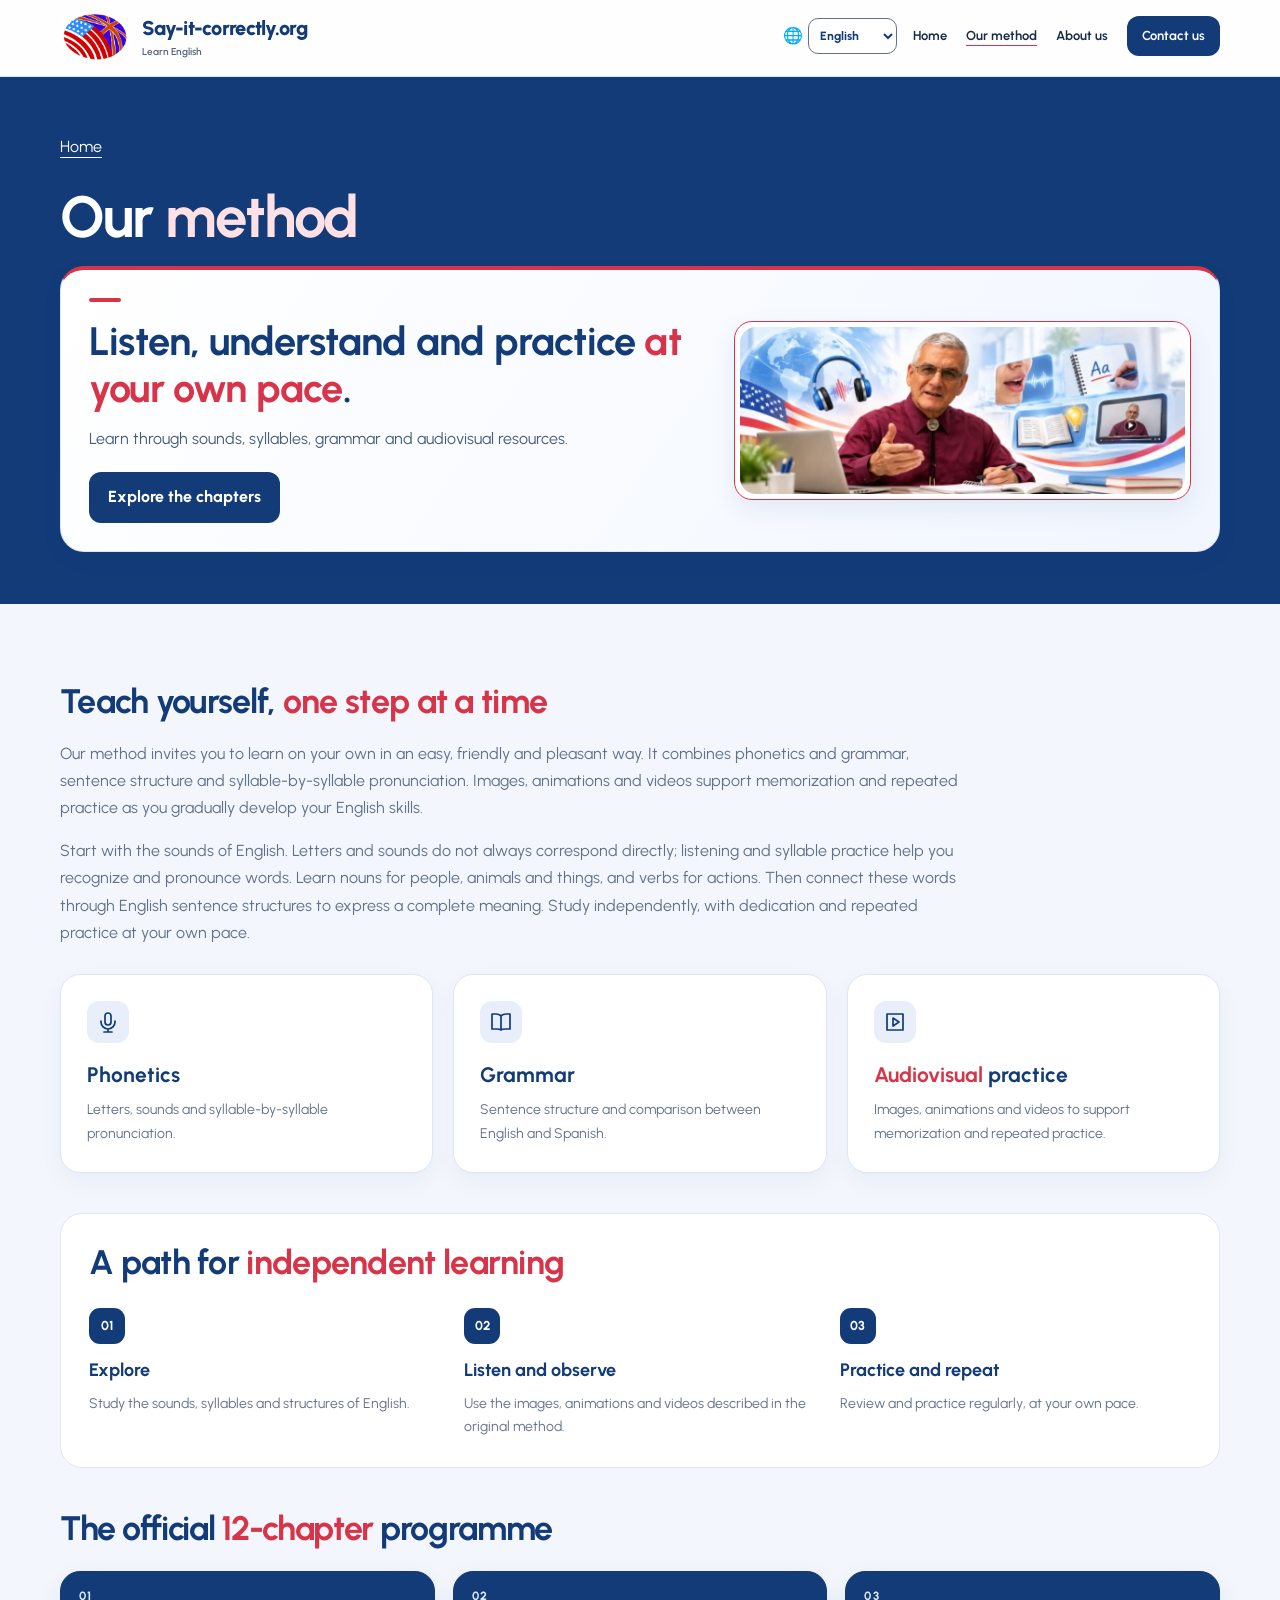
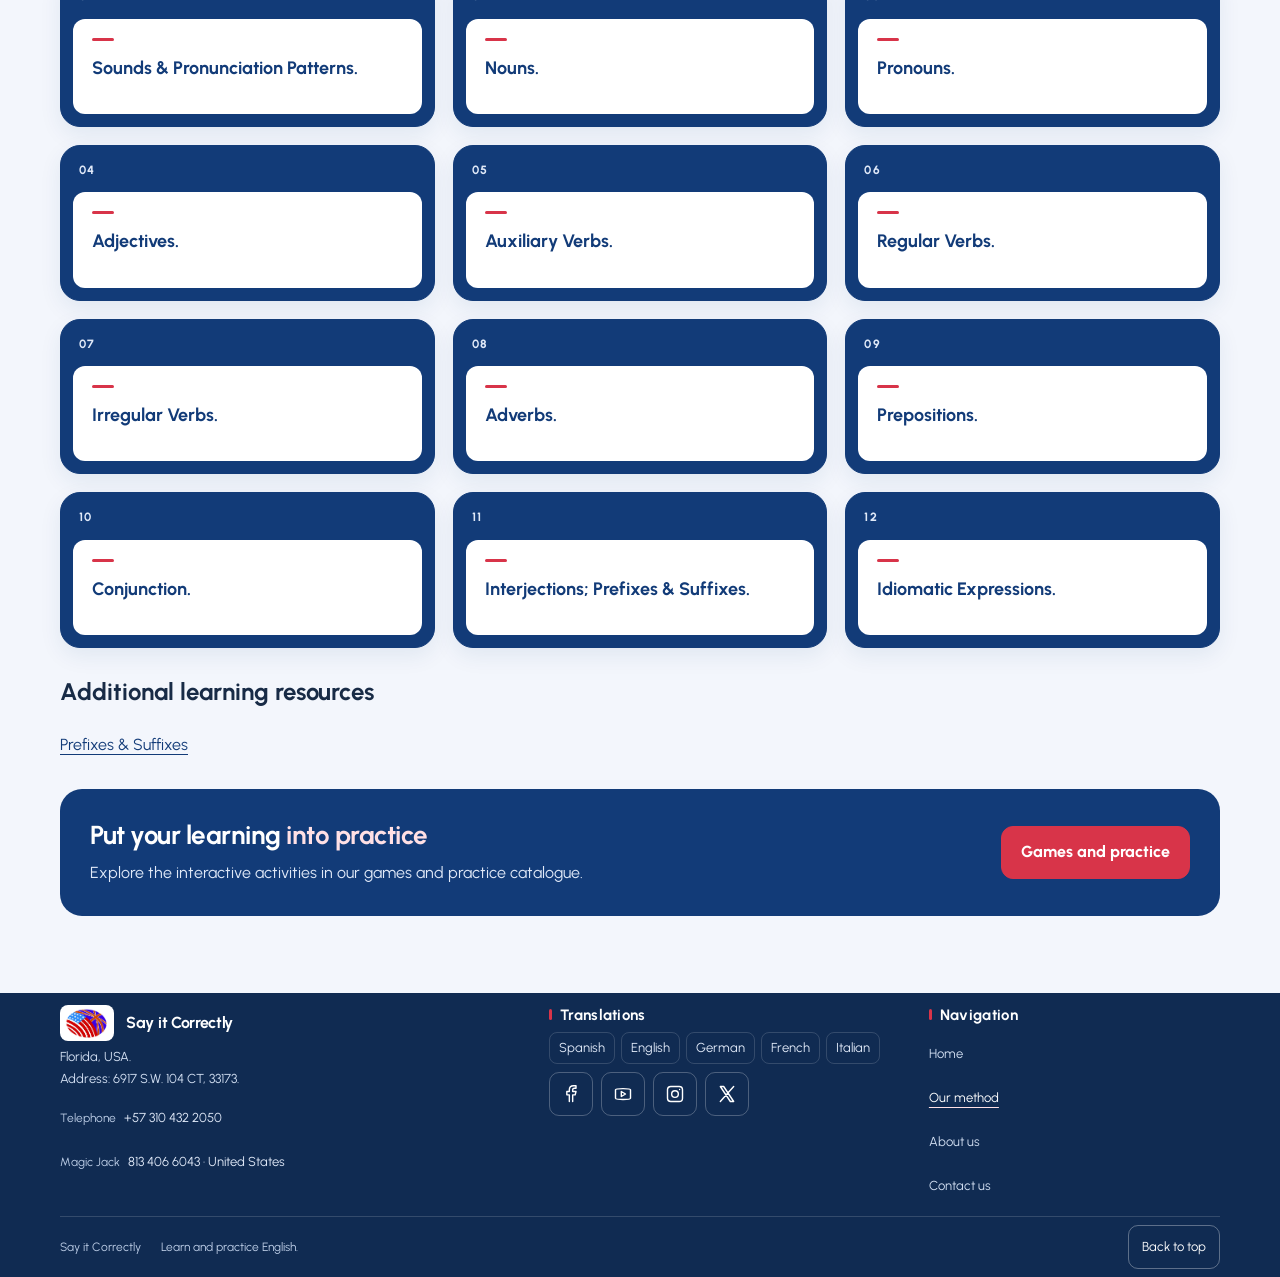
==== commit 44d2d8fa: "Fix twelve-chapter official index and separate additional resources" ====
--- a/method/index.html
+++ b/method/index.html
@@ -1 +1 @@
-<!doctype html><html lang="en"><head><meta charset="utf-8"><meta name="viewport" content="width=device-width, initial-scale=1"><meta name="theme-color" content="#123b78"><title>Say-it-correctly.org</title><link rel="stylesheet" href="../home/css/site.css"><link rel="stylesheet" href="../shared/education.css"><link rel="stylesheet" href="../shared/official.css"><link rel="stylesheet" href="method.css"><link rel="stylesheet" href="../shared/institutional-banners.css"></head><body><header class="header"><nav class="wrap nav" aria-label="Navegación principal"><a class="brand" href="../home/index.html"><img class="official-logo" src="../shared/assets/logo-oficial-say-it-correctly.png" width="217" height="146" alt="Say-it-correctly.org" decoding="async"><span>Say-it-correctly.org<small>Aprende inglés</small></span></a><div class="locale-picker"><label for="home-language">🌐</label><select id="home-language" aria-label="Website language"><option value="en">English</option><option value="zh-CN">简体中文</option><option value="fr">Français</option><option value="pt">Português</option><option value="es">Español</option></select></div><button class="menu" id="menu" aria-expanded="false" aria-controls="links">☰ Menú</button><div class="links" id="links"><a href="../home/index.html">Inicio</a><a href="../method/index.html">Nuestro método</a><a href="../about/index.html">Nosotros</a><a class="btn navbtn" href="../contact/index.html#contact-form">Contáctanos</a></div></nav></header><main class="method-page"><section class="method-cover" data-institutional-banner="method"><div class="wrap"><a class="method-home" data-back-home href="../home/index.html">Inicio</a><h1 data-page-title>Nuestro método</h1><div class="institutional-banner"><div class="institutional-banner-copy"><h2 data-banner-heading>Escucha, comprende y practica a tu ritmo.</h2><p id="method-hero-description" data-banner-copy>Aprende mediante sonidos, sílabas, gramática y recursos audiovisuales.</p><a class="btn primary" data-banner-cta id="method-explore" href="#method-chapters">Explorar los capítulos</a></div><div data-banner-media><picture style="display:contents"><source type="image/webp" style="display:none" srcset="../shared/assets/Sayitcorrectly.org-NuestrosMetodos-480.webp 480w, ../shared/assets/Sayitcorrectly.org-NuestrosMetodos-960.webp 960w, ../shared/assets/Sayitcorrectly.org-NuestrosMetodos-1440.webp 1440w" sizes="(max-width: 700px) calc(100vw - 100px), (max-width: 1000px) 40vw, 460px"><img class="institutional-banner-photo" src="../shared/assets/Sayitcorrectly.org-NuestrosMetodos.png" width="2048" height="768" alt="Composición ilustrativa; no representa instalaciones ni equipo real." decoding="async" fetchpriority="high" style="aspect-ratio:2048/768"></picture></div></div></div></section><section class="section soft" id="official-programme" aria-labelledby="official-philosophy-title"><div class="wrap"><h2 id="official-philosophy-title">Autoaprendizaje, paso a paso</h2><p>Nuestro método invita a aprender por cuenta propia de una forma fácil, amistosa y agradable. Combina fonética, gramática, estructura de las oraciones y pronunciación por sílabas. Las imágenes, animaciones y videos apoyan la memorización y la práctica constante para desarrollar progresivamente las habilidades de inglés.</p><section id="method-chapters" tabindex="-1" aria-labelledby="official-programme-title"><h2 id="official-programme-title">El programa oficial de 13 capítulos</h2></section></div></section></main><footer class="footer"><div class="wrap"><div><strong>Say-it-correctly.org</strong><div class="tiny" style="color:#d2dff2">Aprende y practica inglés.</div></div><div><a href="../home/index.html">Volver al inicio</a> · <a href="https://www.youtube.com/channel/UCiMPTJ-R4Ht3DwohQhuKg0g" target="_blank" rel="noopener noreferrer">YouTube oficial</a></div></div></footer><script src="../shared/js/i18n.js"></script><script src="../home/js/home-texts.js"></script><script src="../shared/official-content.js"></script><script src="../shared/js/routes.js"></script><script src="../home/js/main.js"></script><script src="../shared/platform.js"></script><script src="../shared/js/page-shell.js"></script><script src="method.js"></script><script src="../shared/institutional-banners.js"></script></body></html>
+<!doctype html><html lang="en"><head><meta charset="utf-8"><meta name="viewport" content="width=device-width, initial-scale=1"><meta name="theme-color" content="#123b78"><title>Say-it-correctly.org</title><link rel="stylesheet" href="../home/css/site.css"><link rel="stylesheet" href="../shared/education.css"><link rel="stylesheet" href="../shared/official.css"><link rel="stylesheet" href="method.css"><link rel="stylesheet" href="../shared/institutional-banners.css"></head><body><header class="header"><nav class="wrap nav" aria-label="Navegación principal"><a class="brand" href="../home/index.html"><img class="official-logo" src="../shared/assets/logo-oficial-say-it-correctly.png" width="217" height="146" alt="Say-it-correctly.org" decoding="async"><span>Say-it-correctly.org<small>Aprende inglés</small></span></a><div class="locale-picker"><label for="home-language">🌐</label><select id="home-language" aria-label="Website language"><option value="en">English</option><option value="zh-CN">简体中文</option><option value="fr">Français</option><option value="pt">Português</option><option value="es">Español</option></select></div><button class="menu" id="menu" aria-expanded="false" aria-controls="links">☰ Menú</button><div class="links" id="links"><a href="../home/index.html">Inicio</a><a href="../method/index.html">Nuestro método</a><a href="../about/index.html">Nosotros</a><a class="btn navbtn" href="../contact/index.html#contact-form">Contáctanos</a></div></nav></header><main class="method-page"><section class="method-cover" data-institutional-banner="method"><div class="wrap"><a class="method-home" data-back-home href="../home/index.html">Inicio</a><h1 data-page-title>Nuestro método</h1><div class="institutional-banner"><div class="institutional-banner-copy"><h2 data-banner-heading>Escucha, comprende y practica a tu ritmo.</h2><p id="method-hero-description" data-banner-copy>Aprende mediante sonidos, sílabas, gramática y recursos audiovisuales.</p><a class="btn primary" data-banner-cta id="method-explore" href="#method-chapters">Explorar los capítulos</a></div><div data-banner-media><picture style="display:contents"><source type="image/webp" style="display:none" srcset="../shared/assets/Sayitcorrectly.org-NuestrosMetodos-480.webp 480w, ../shared/assets/Sayitcorrectly.org-NuestrosMetodos-960.webp 960w, ../shared/assets/Sayitcorrectly.org-NuestrosMetodos-1440.webp 1440w" sizes="(max-width: 700px) calc(100vw - 100px), (max-width: 1000px) 40vw, 460px"><img class="institutional-banner-photo" src="../shared/assets/Sayitcorrectly.org-NuestrosMetodos.png" width="2048" height="768" alt="Composición ilustrativa; no representa instalaciones ni equipo real." decoding="async" fetchpriority="high" style="aspect-ratio:2048/768"></picture></div></div></div></section><section class="section soft" id="official-programme" aria-labelledby="official-philosophy-title"><div class="wrap"><h2 id="official-philosophy-title">Autoaprendizaje, paso a paso</h2><p>Nuestro método invita a aprender por cuenta propia de una forma fácil, amistosa y agradable. Combina fonética, gramática, estructura de las oraciones y pronunciación por sílabas. Las imágenes, animaciones y videos apoyan la memorización y la práctica constante para desarrollar progresivamente las habilidades de inglés.</p><section id="method-chapters" tabindex="-1" aria-labelledby="official-programme-title"><h2 id="official-programme-title">El programa oficial de 12 capítulos</h2></section></div></section></main><footer class="footer"><div class="wrap"><div><strong>Say-it-correctly.org</strong><div class="tiny" style="color:#d2dff2">Aprende y practica inglés.</div></div><div><a href="../home/index.html">Volver al inicio</a> · <a href="https://www.youtube.com/channel/UCiMPTJ-R4Ht3DwohQhuKg0g" target="_blank" rel="noopener noreferrer">YouTube oficial</a></div></div></footer><script src="../shared/js/i18n.js"></script><script src="../home/js/home-texts.js"></script><script src="../shared/official-content.js"></script><script src="../shared/js/routes.js"></script><script src="../home/js/main.js"></script><script src="../shared/platform.js"></script><script src="../shared/js/page-shell.js"></script><script src="method.js"></script><script src="../shared/institutional-banners.js"></script></body></html>
